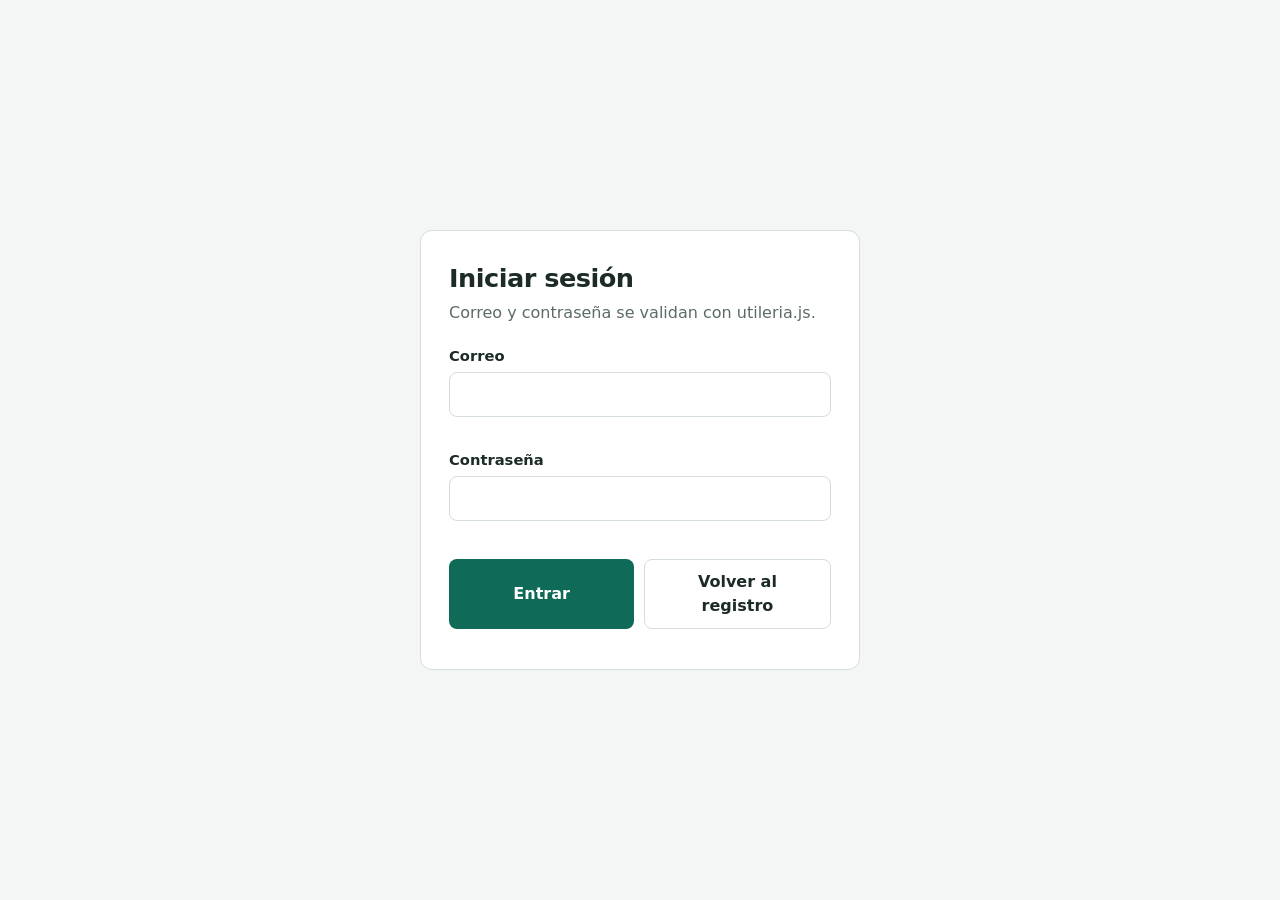
==== login.html @ fbe33b7a "Subida del proyecto" ====
<!DOCTYPE html>
<html lang="es">
<head>
  <meta charset="UTF-8">
  <meta name="viewport" content="width=device-width, initial-scale=1">
  <title>Login | utileria.js</title>
  <link rel="stylesheet" href="css/styles.css">
</head>
<body>
<main>
  <h1>Iniciar sesión</h1>
  <p class="sub">Correo y contraseña se validan con utileria.js.</p>
  <form id="login" novalidate>
    <label for="correo">Correo</label>
    <input id="correo" type="email" autocomplete="email"><span class="error" id="e-correo"></span>
    <label for="password">Contraseña</label>
    <input id="password" type="password" autocomplete="current-password"><span class="error" id="e-password"></span>
    <div class="acciones">
      <button type="submit">Entrar</button>
      <a class="btn sec" href="index.html">Volver al registro</a>
    </div>
    <p class="aviso" id="resultado" role="status"></p>
  </form>
</main>
<script src="js/utileria.js"></script>
<script src="js/login.js"></script>
</body>
</html>
---- css/styles.css ----
:root{--bg:#f3f6f4;--card:#fff;--ink:#1c2b26;--muted:#5b6b65;--brand:#0f6b57;--err:#b3261e;--line:#d5ded9}
@media (prefers-color-scheme:dark){:root{--bg:#131a17;--card:#1b2420;--ink:#e6efeb;--muted:#9fb0a9;--brand:#4cc2a4;--err:#ff8a80;--line:#2d3a35}}
*{box-sizing:border-box}
body{margin:0;min-height:100vh;display:grid;place-items:center;padding:1rem;background:var(--bg);color:var(--ink);font:16px/1.5 "Segoe UI",system-ui,sans-serif}
main{width:100%;max-width:440px;background:var(--card);border:1px solid var(--line);border-radius:12px;padding:1.75rem}
h1{margin:0 0 .25rem;font-size:1.6rem;letter-spacing:-.02em}
.sub{margin:0 0 1.25rem;color:var(--muted)}
label{display:block;margin-top:.9rem;font-weight:600;font-size:.92rem}
input{width:100%;margin-top:.3rem;padding:.6rem .7rem;font:inherit;color:inherit;background:transparent;border:1px solid var(--line);border-radius:8px}
input:focus-visible,button:focus-visible,a:focus-visible{outline:3px solid var(--brand);outline-offset:2px}
input.bad{border-color:var(--err)}
.error{display:block;min-height:1.1em;margin-top:.2rem;color:var(--err);font-size:.82rem}
button,.btn{display:inline-block;padding:.65rem 1rem;font:inherit;font-weight:600;text-align:center;text-decoration:none;color:#fff;background:var(--brand);border:0;border-radius:8px;cursor:pointer}
.sec{color:var(--ink);background:transparent;border:1px solid var(--line)}
button:disabled{opacity:.45;cursor:not-allowed}
.acciones{display:flex;gap:.6rem;flex-wrap:wrap;margin-top:1.25rem}
.acciones>*{flex:1}
.aviso{margin:.75rem 0 0;font-size:.85rem;color:var(--muted)}
.ok{color:var(--brand);font-weight:600}
.overlay{position:fixed;inset:0;display:flex;align-items:center;justify-content:center;padding:1rem;background:rgba(0,0,0,.55)}
.overlay[hidden]{display:none}
.modal{width:100%;max-width:380px;background:var(--card);border-radius:12px;padding:1.5rem}
.modal .edad{margin:.5rem 0;font-size:3.2rem;font-weight:700;line-height:1;color:var(--brand)}
input[readonly]{opacity:.75}
.nivel{display:block;min-height:1.1em;margin-top:.2rem;font-size:.82rem;font-weight:600}
.nivel.baja{color:var(--err)}
.nivel.media{color:#b26a00}
.nivel.alta{color:var(--brand)}
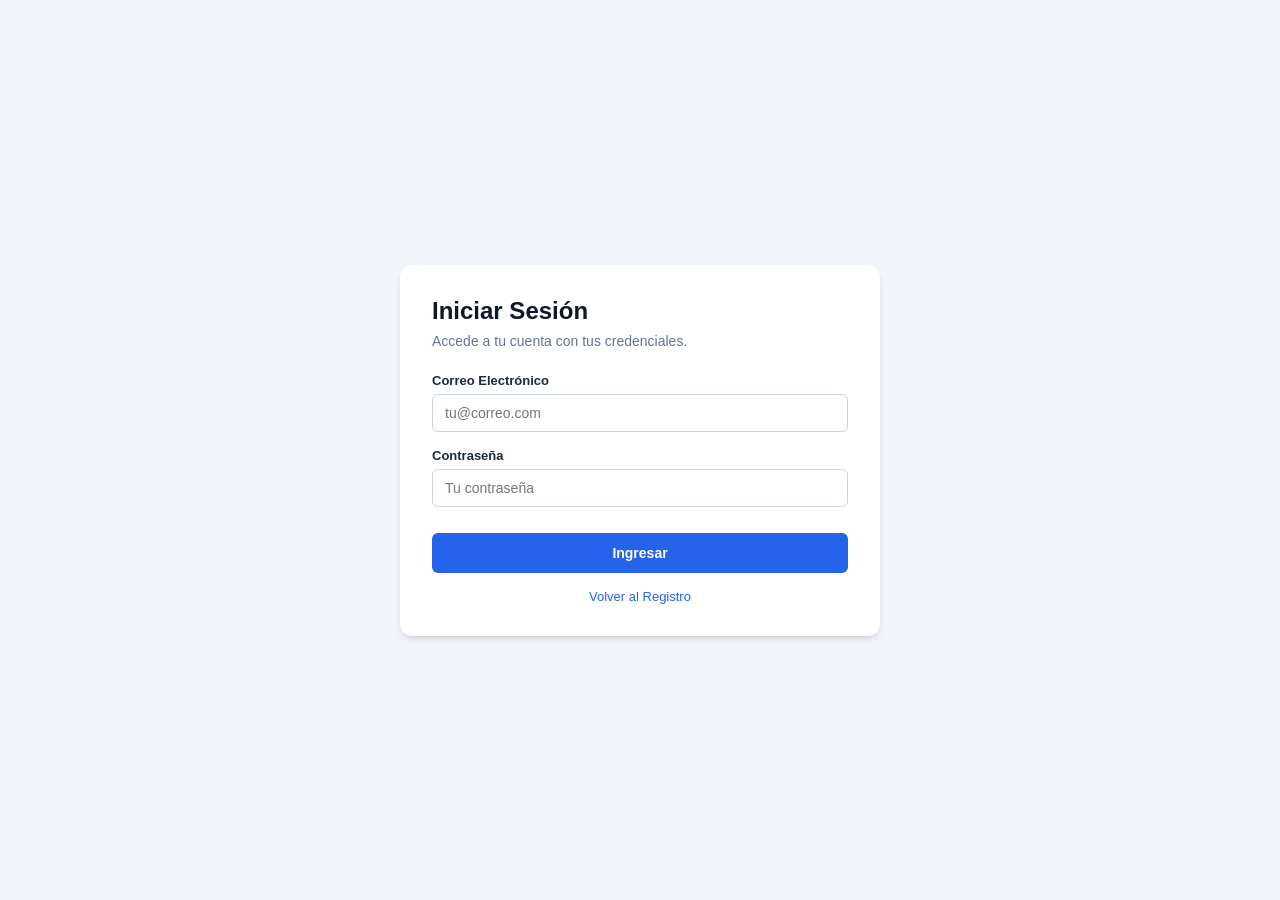
==== commit e38f94f9: "Actualizacion" ====
--- a/login.html
+++ b/login.html
@@ -1,28 +1,38 @@
 <!DOCTYPE html>
 <html lang="es">
 <head>
-  <meta charset="UTF-8">
-  <meta name="viewport" content="width=device-width, initial-scale=1">
-  <title>Login | utileria.js</title>
-  <link rel="stylesheet" href="css/styles.css">
+    <meta charset="UTF-8">
+    <meta name="viewport" content="width=device-width, initial-scale=1.0">
+    <title>Iniciar Sesión</title>
+    <link rel="stylesheet" href="css/styles.css">
 </head>
 <body>
-<main>
-  <h1>Iniciar sesión</h1>
-  <p class="sub">Correo y contraseña se validan con utileria.js.</p>
-  <form id="login" novalidate>
-    <label for="correo">Correo</label>
-    <input id="correo" type="email" autocomplete="email"><span class="error" id="e-correo"></span>
-    <label for="password">Contraseña</label>
-    <input id="password" type="password" autocomplete="current-password"><span class="error" id="e-password"></span>
-    <div class="acciones">
-      <button type="submit">Entrar</button>
-      <a class="btn sec" href="index.html">Volver al registro</a>
+    <div class="container">
+        <h1>Iniciar Sesión</h1>
+        <p class="subtitle">Accede a tu cuenta con tus credenciales.</p>
+
+        <form id="loginForm" novalidate>
+            <div class="form-group">
+                <label for="correoLogin">Correo Electrónico</label>
+                <input type="email" id="correoLogin" placeholder="tu@correo.com">
+                <span class="error-text" id="err-login-correo">Ingresa un correo con formato válido.</span>
+            </div>
+
+            <div class="form-group">
+                <label for="passLogin">Contraseña</label>
+                <input type="password" id="passLogin" placeholder="Tu contraseña">
+                <span class="error-text" id="err-login-pass">Debe tener mayúscula, minúscula, número, especial y mín. 8 caracteres.</span>
+            </div>
+
+            <button type="submit">Ingresar</button>
+            <p class="form-footer">
+                <a href="index.html">Volver al Registro</a>
+            </p>
+        </form>
     </div>
-    <p class="aviso" id="resultado" role="status"></p>
-  </form>
-</main>
-<script src="js/utileria.js"></script>
-<script src="js/login.js"></script>
+
+    <!-- Scripts externos -->
+    <script src="js/utileria.js"></script>
+    <script src="js/login.js"></script>
 </body>
 </html>
--- a/css/styles.css
+++ b/css/styles.css
@@ -1,28 +1,167 @@
-:root{--bg:#f3f6f4;--card:#fff;--ink:#1c2b26;--muted:#5b6b65;--brand:#0f6b57;--err:#b3261e;--line:#d5ded9}
-@media (prefers-color-scheme:dark){:root{--bg:#131a17;--card:#1b2420;--ink:#e6efeb;--muted:#9fb0a9;--brand:#4cc2a4;--err:#ff8a80;--line:#2d3a35}}
-*{box-sizing:border-box}
-body{margin:0;min-height:100vh;display:grid;place-items:center;padding:1rem;background:var(--bg);color:var(--ink);font:16px/1.5 "Segoe UI",system-ui,sans-serif}
-main{width:100%;max-width:440px;background:var(--card);border:1px solid var(--line);border-radius:12px;padding:1.75rem}
-h1{margin:0 0 .25rem;font-size:1.6rem;letter-spacing:-.02em}
-.sub{margin:0 0 1.25rem;color:var(--muted)}
-label{display:block;margin-top:.9rem;font-weight:600;font-size:.92rem}
-input{width:100%;margin-top:.3rem;padding:.6rem .7rem;font:inherit;color:inherit;background:transparent;border:1px solid var(--line);border-radius:8px}
-input:focus-visible,button:focus-visible,a:focus-visible{outline:3px solid var(--brand);outline-offset:2px}
-input.bad{border-color:var(--err)}
-.error{display:block;min-height:1.1em;margin-top:.2rem;color:var(--err);font-size:.82rem}
-button,.btn{display:inline-block;padding:.65rem 1rem;font:inherit;font-weight:600;text-align:center;text-decoration:none;color:#fff;background:var(--brand);border:0;border-radius:8px;cursor:pointer}
-.sec{color:var(--ink);background:transparent;border:1px solid var(--line)}
-button:disabled{opacity:.45;cursor:not-allowed}
-.acciones{display:flex;gap:.6rem;flex-wrap:wrap;margin-top:1.25rem}
-.acciones>*{flex:1}
-.aviso{margin:.75rem 0 0;font-size:.85rem;color:var(--muted)}
-.ok{color:var(--brand);font-weight:600}
-.overlay{position:fixed;inset:0;display:flex;align-items:center;justify-content:center;padding:1rem;background:rgba(0,0,0,.55)}
-.overlay[hidden]{display:none}
-.modal{width:100%;max-width:380px;background:var(--card);border-radius:12px;padding:1.5rem}
-.modal .edad{margin:.5rem 0;font-size:3.2rem;font-weight:700;line-height:1;color:var(--brand)}
-input[readonly]{opacity:.75}
-.nivel{display:block;min-height:1.1em;margin-top:.2rem;font-size:.82rem;font-weight:600}
-.nivel.baja{color:var(--err)}
-.nivel.media{color:#b26a00}
-.nivel.alta{color:var(--brand)}+* {
+    box-sizing: border-box;
+    margin: 0;
+    padding: 0;
+    font-family: -apple-system, BlinkMacSystemFont, "Segoe UI", Roboto, sans-serif;
+}
+
+body {
+    background-color: #f1f5f9;
+    color: #1e293b;
+    display: flex;
+    justify-content: center;
+    align-items: center;
+    min-height: 100vh;
+    padding: 20px;
+}
+
+.container {
+    background: #ffffff;
+    padding: 32px;
+    border-radius: 12px;
+    box-shadow: 0 4px 6px -1px rgba(0, 0, 0, 0.1), 0 2px 4px -2px rgba(0, 0, 0, 0.1);
+    width: 100%;
+    max-width: 480px;
+}
+
+h1 {
+    font-size: 24px;
+    margin-bottom: 8px;
+    color: #0f172a;
+}
+
+p.subtitle {
+    font-size: 14px;
+    color: #64748b;
+    margin-bottom: 24px;
+}
+
+.form-group {
+    margin-bottom: 16px;
+}
+
+label {
+    display: block;
+    font-size: 13px;
+    font-weight: 600;
+    margin-bottom: 6px;
+}
+
+input {
+    width: 100%;
+    padding: 10px 12px;
+    border: 1px solid #cbd5e1;
+    border-radius: 6px;
+    font-size: 14px;
+    outline: none;
+    transition: border-color 0.2s;
+}
+
+input:focus {
+    border-color: #2563eb;
+}
+
+input[readonly] {
+    background-color: #f8fafc;
+    color: #475569;
+    cursor: not-allowed;
+}
+
+.error-text {
+    color: #dc2626;
+    font-size: 12px;
+    margin-top: 4px;
+    display: none;
+}
+
+.error-text.active {
+    display: block;
+}
+
+.info-text {
+    display: block;
+    font-size: 12px;
+    margin-top: 4px;
+    font-weight: 500;
+}
+
+.seg-debil { color: #dc2626; }
+.seg-media { color: #d97706; }
+.seg-fuerte { color: #16a34a; }
+
+button {
+    width: 100%;
+    background-color: #2563eb;
+    color: #ffffff;
+    padding: 12px;
+    border: none;
+    border-radius: 6px;
+    font-size: 14px;
+    font-weight: 600;
+    cursor: pointer;
+    margin-top: 10px;
+}
+
+button:hover {
+    background-color: #1d4ed8;
+}
+
+.form-footer {
+    text-align: center;
+    margin-top: 16px;
+    font-size: 13px;
+}
+
+.form-footer a {
+    color: #2563eb;
+    text-decoration: none;
+}
+
+.form-footer a:hover {
+    text-decoration: underline;
+}
+
+/* Modal */
+.modal-overlay {
+    position: fixed;
+    top: 0;
+    left: 0;
+    width: 100%;
+    height: 100%;
+    background: rgba(0, 0, 0, 0.5);
+    display: none;
+    justify-content: center;
+    align-items: center;
+}
+
+.modal-overlay.open {
+    display: flex;
+}
+
+.modal-card {
+    background: #ffffff;
+    padding: 24px;
+    border-radius: 8px;
+    width: 90%;
+    max-width: 400px;
+    text-align: center;
+}
+
+.modal-card h2 {
+    font-size: 20px;
+    margin-bottom: 12px;
+}
+
+.modal-actions {
+    display: flex;
+    gap: 10px;
+    margin-top: 20px;
+}
+
+.btn-secondary {
+    background-color: #94a3b8;
+}
+
+.btn-secondary:hover {
+    background-color: #64748b;
+}
